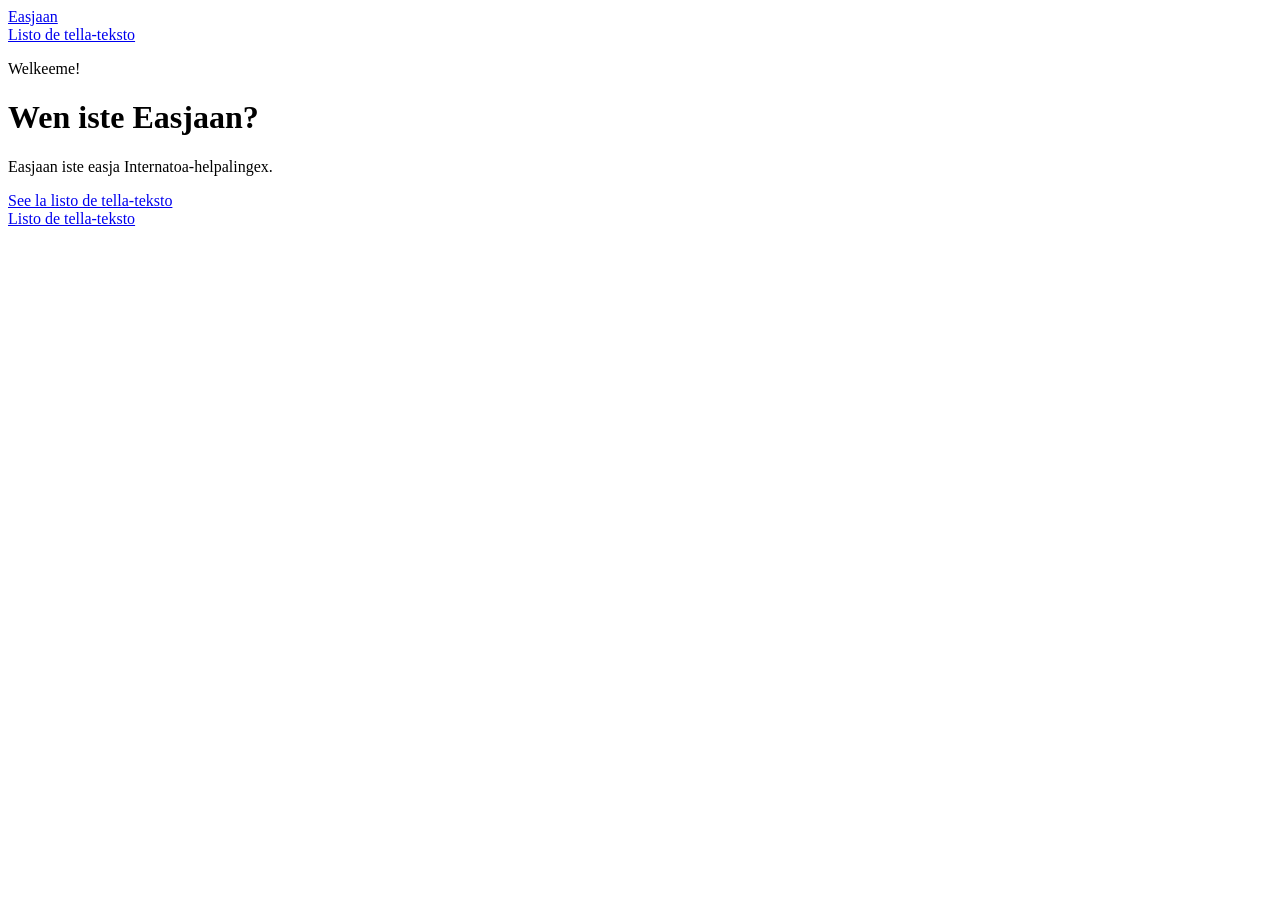
==== index.html @ 2c711905 "index.html の作成" ====
<!doctype html>
<html lang="eas">
<head>
  <meta charset="utf-8">
  <meta name="viewport" content="width=device-width, initial-scale=1">
  <meta name="description" content="Easjaan iste easja Internatoa-helpalingex.">
  <title>Easjaan</title>
  <link rel="stylesheet" href="style.css">
</head>
<body>
  <header class="site-header">
    <a class="brand" href="index.html">Easjaan</a>
    <nav>
      <a href="articles/index.html">Listo de tella-teksto</a>
    </nav>
  </header>

  <main class="hero">
    <p class="eyebrow">Welkeeme!</p>

    <h1>Wen iste Easjaan?</h1>

    <p class="intro">
      Easjaan iste easja Internatoa-helpalingex.
    </p>

    <a class="primary-link" href="articles/index.html">
      See la listo de tella-teksto
    </a>
  </main>

  <footer class="site-footer">
    <a href="articles/index.html">Listo de tella-teksto</a>
  </footer>
</body>
</html>
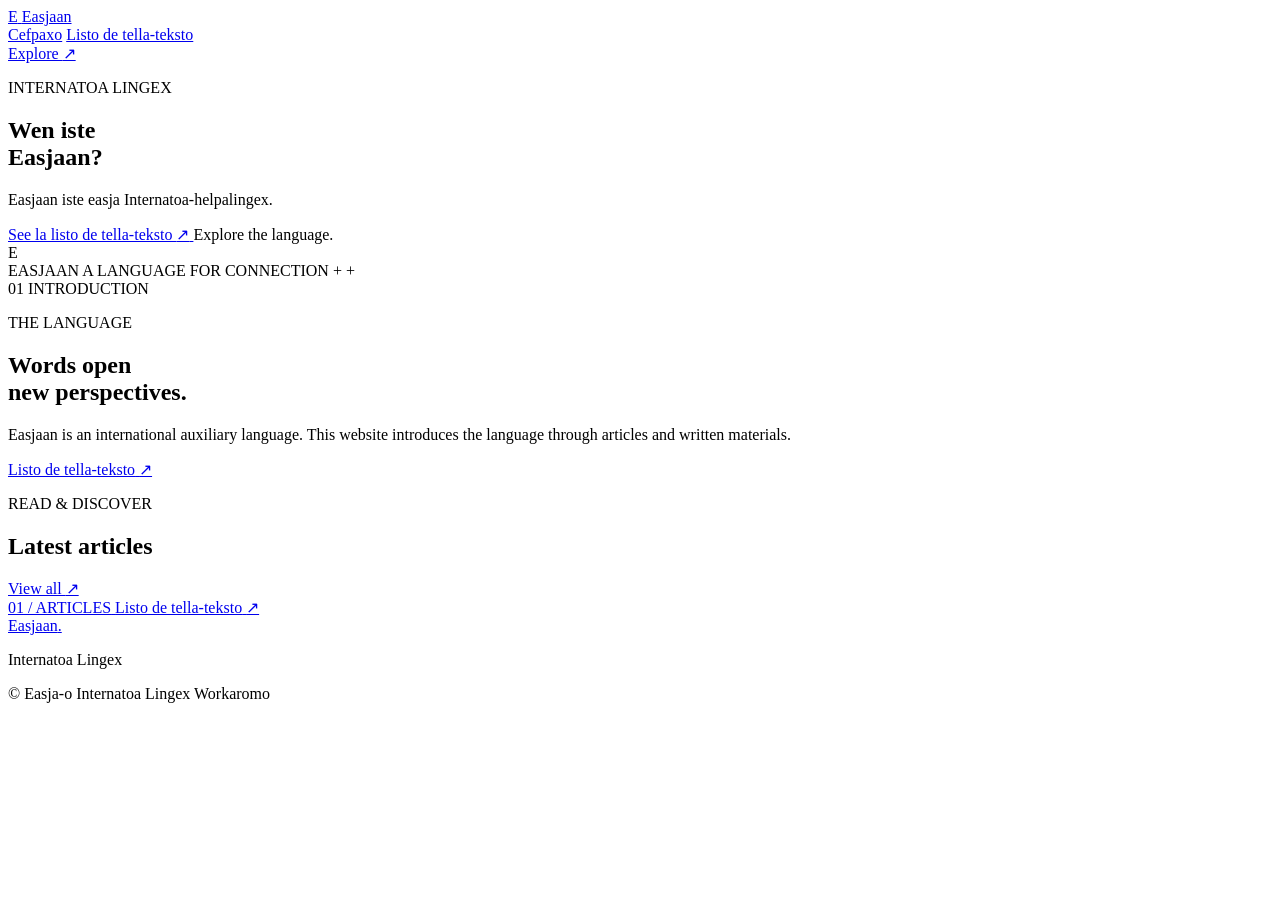
==== commit 18e2d3d3: "index.html の更新" ====
--- a/index.html
+++ b/index.html
@@ -4,34 +4,111 @@
 <head>
   <meta charset="utf-8">
   <meta name="viewport" content="width=device-width, initial-scale=1">
+  <meta name="theme-color" content="#f7f8fa">
   <meta name="description" content="Easjaan iste easja Internatoa-helpalingex.">
-  <title>Easjaan</title>
+  <title>Easjaan — Internatoa Lingex</title>
   <link rel="stylesheet" href="style.css">
+  <script src="script.js" defer></script>
 </head>
 <body>
   <header class="site-header">
-    <a class="brand" href="index.html">Easjaan</a>
-    <nav>
+    <a class="wordmark" href="index.html" aria-label="Easjaan home">
+      <span class="wordmark-symbol" aria-hidden="true">E</span>
+      <span>Easjaan</span>
+    </a>
+
+    <nav class="main-nav" aria-label="Main navigation">
+      <a href="index.html" aria-current="page">Cefpaxo</a>
       <a href="articles/index.html">Listo de tella-teksto</a>
     </nav>
+
+    <a class="header-link" href="articles/index.html">
+      Explore <span aria-hidden="true">↗</span>
+    </a>
   </header>
 
-  <main class="hero">
-    <p class="eyebrow">Welkeeme!</p>
+  <main>
+    <section class="hero">
+      <div class="hero-copy">
+        <p class="overline">
+          <span class="status-dot" aria-hidden="true"></span>
+          INTERNATOA LINGEX
+        </p>
 
-    <h1>Wen iste Easjaan?</h1>
+        <h1>Wen iste<br><span>Easjaan?</span></h1>
 
-    <p class="intro">
-      Easjaan iste easja Internatoa-helpalingex.
-    </p>
+        <p class="hero-description">
+          Easjaan iste easja Internatoa-helpalingex.
+        </p>
 
-    <a class="primary-link" href="articles/index.html">
-      See la listo de tella-teksto
-    </a>
+        <div class="hero-actions">
+          <a class="button button-primary" href="articles/index.html">
+            See la listo de tella-teksto
+            <span aria-hidden="true">↗</span>
+          </a>
+          <span class="hero-note">Explore the language.</span>
+        </div>
+      </div>
+
+      <div class="hero-art" aria-hidden="true">
+        <div class="art-orbit orbit-one"></div>
+        <div class="art-orbit orbit-two"></div>
+        <div class="art-core">E</div>
+        <span class="art-label art-label-top">EASJAAN</span>
+        <span class="art-label art-label-bottom">A LANGUAGE FOR CONNECTION</span>
+        <span class="art-cross cross-one">+</span>
+        <span class="art-cross cross-two">+</span>
+      </div>
+
+      <div class="hero-index">
+        <span>01</span>
+        <span class="index-line"></span>
+        <span>INTRODUCTION</span>
+      </div>
+    </section>
+
+    <section class="intro-section">
+      <div class="section-heading">
+        <p class="overline">THE LANGUAGE</p>
+        <h2>Words open<br>new perspectives.</h2>
+      </div>
+
+      <div class="section-body">
+        <p>
+          Easjaan is an international auxiliary language.
+          This website introduces the language through articles
+          and written materials.
+        </p>
+        <a class="text-link" href="articles/index.html">
+          <span>Listo de tella-teksto</span>
+          <span aria-hidden="true">↗</span>
+        </a>
+      </div>
+    </section>
+
+    <section class="articles-preview">
+      <div class="preview-heading">
+        <div>
+          <p class="overline">READ & DISCOVER</p>
+          <h2>Latest articles</h2>
+        </div>
+        <a class="text-link" href="articles/index.html">
+          View all <span aria-hidden="true">↗</span>
+        </a>
+      </div>
+
+      <a class="feature-article" href="articles/index.html">
+        <span class="feature-number">01 / ARTICLES</span>
+        <span class="feature-title">Listo de tella-teksto</span>
+        <span class="feature-arrow" aria-hidden="true">↗</span>
+      </a>
+    </section>
   </main>
 
   <footer class="site-footer">
-    <a href="articles/index.html">Listo de tella-teksto</a>
+    <a class="footer-brand" href="index.html">Easjaan<span>.</span></a>
+    <p class="footer-note">Internatoa Lingex</p>
+    <p class="copyright">© Easja-o Internatoa Lingex Workaromo</p>
   </footer>
 </body>
 </html>
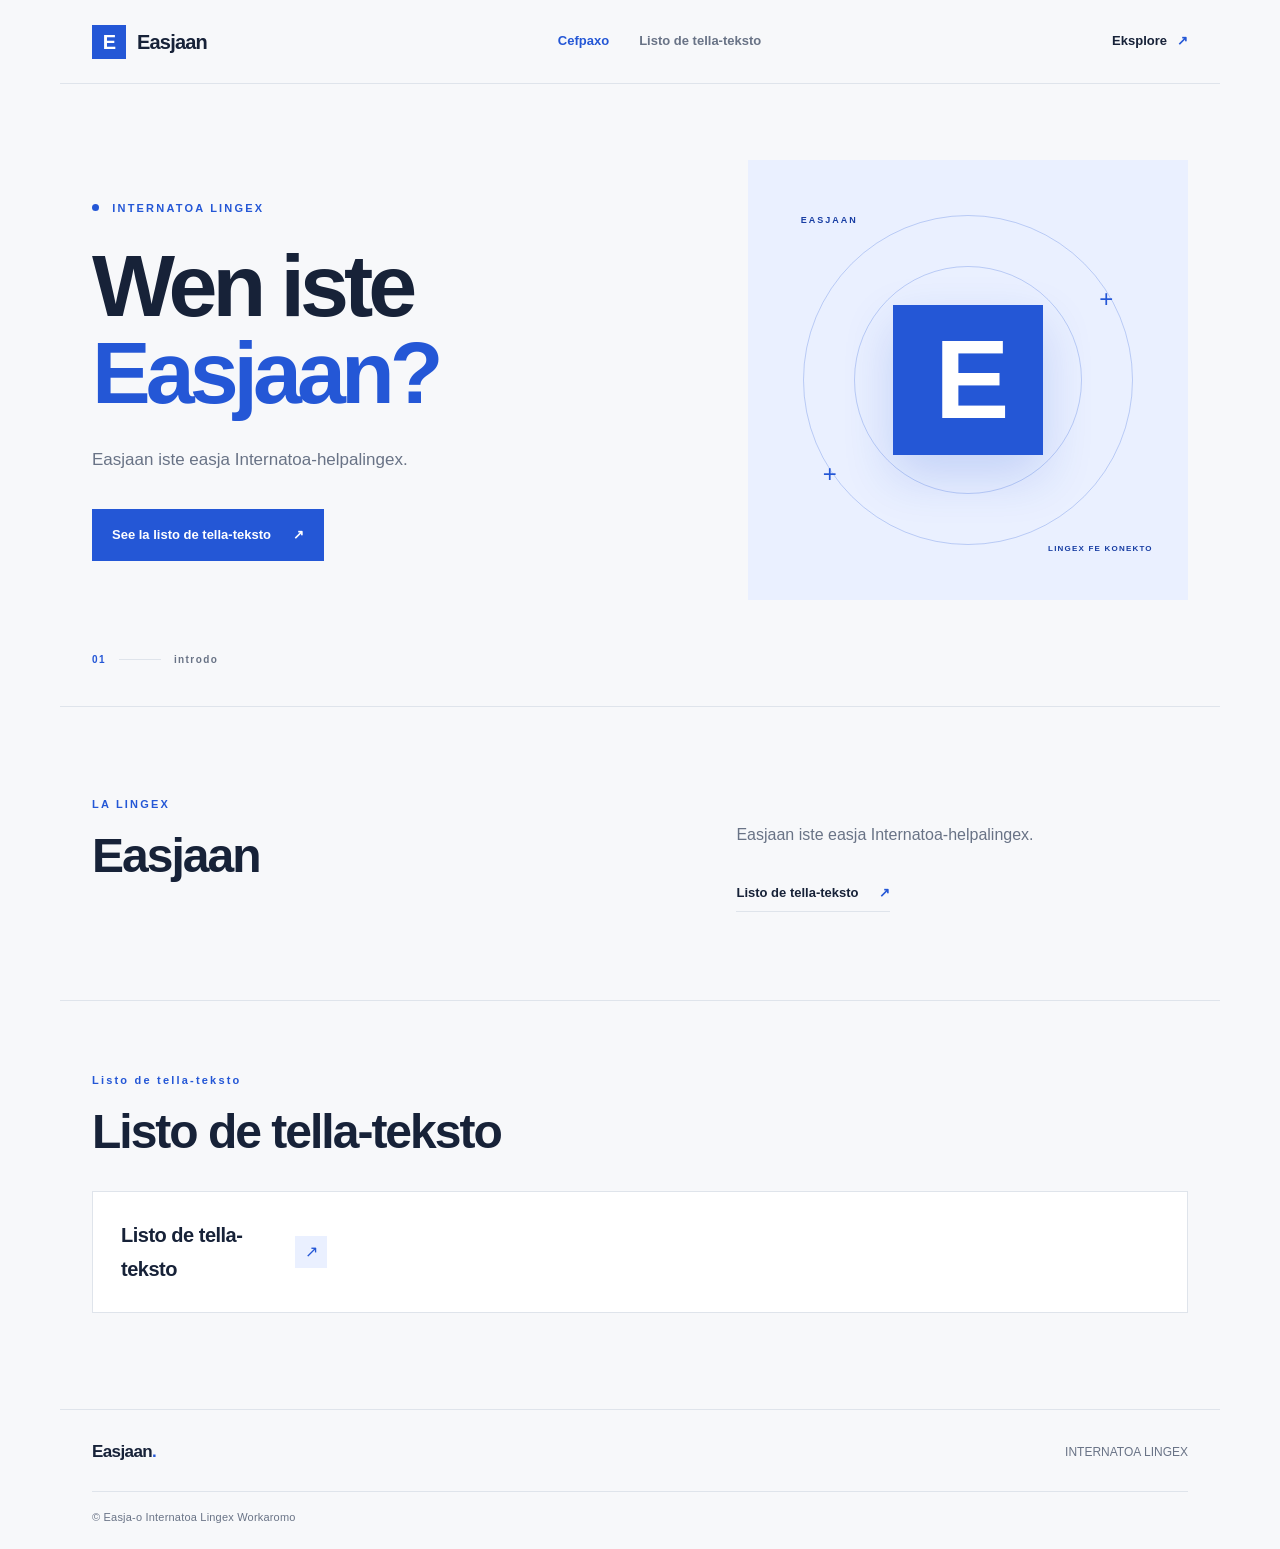
==== commit 68598d17: "index.html の更新" ====
--- a/index.html
+++ b/index.html
@@ -6,24 +6,24 @@
   <meta name="viewport" content="width=device-width, initial-scale=1">
   <meta name="theme-color" content="#f7f8fa">
   <meta name="description" content="Easjaan iste easja Internatoa-helpalingex.">
-  <title>Easjaan — Internatoa Lingex</title>
+  <title>Easjaan</title>
   <link rel="stylesheet" href="style.css">
   <script src="script.js" defer></script>
 </head>
 <body>
   <header class="site-header">
-    <a class="wordmark" href="index.html" aria-label="Easjaan home">
+    <a class="wordmark" href="index.html" aria-label="Cefpaxo">
       <span class="wordmark-symbol" aria-hidden="true">E</span>
       <span>Easjaan</span>
     </a>
 
-    <nav class="main-nav" aria-label="Main navigation">
+    <nav class="main-nav" aria-label="Cefpaxo">
       <a href="index.html" aria-current="page">Cefpaxo</a>
       <a href="articles/index.html">Listo de tella-teksto</a>
     </nav>
 
     <a class="header-link" href="articles/index.html">
-      Explore <span aria-hidden="true">↗</span>
+      Eksplore <span aria-hidden="true">↗</span>
     </a>
   </header>
 
@@ -46,7 +46,6 @@
             See la listo de tella-teksto
             <span aria-hidden="true">↗</span>
           </a>
-          <span class="hero-note">Explore the language.</span>
         </div>
       </div>
 
@@ -55,7 +54,7 @@
         <div class="art-orbit orbit-two"></div>
         <div class="art-core">E</div>
         <span class="art-label art-label-top">EASJAAN</span>
-        <span class="art-label art-label-bottom">A LANGUAGE FOR CONNECTION</span>
+        <span class="art-label art-label-bottom">LINGEX FE KONEKTO</span>
         <span class="art-cross cross-one">+</span>
         <span class="art-cross cross-two">+</span>
       </div>
@@ -63,21 +62,19 @@
       <div class="hero-index">
         <span>01</span>
         <span class="index-line"></span>
-        <span>INTRODUCTION</span>
+        <span>introdo</span>
       </div>
     </section>
 
     <section class="intro-section">
       <div class="section-heading">
-        <p class="overline">THE LANGUAGE</p>
-        <h2>Words open<br>new perspectives.</h2>
+        <p class="overline">LA LINGEX</p>
+        <h2>Easjaan</h2>
       </div>
 
       <div class="section-body">
         <p>
-          Easjaan is an international auxiliary language.
-          This website introduces the language through articles
-          and written materials.
+          Easjaan iste easja Internatoa-helpalingex.
         </p>
         <a class="text-link" href="articles/index.html">
           <span>Listo de tella-teksto</span>
@@ -89,16 +86,12 @@
     <section class="articles-preview">
       <div class="preview-heading">
         <div>
-          <p class="overline">READ & DISCOVER</p>
-          <h2>Latest articles</h2>
+          <p class="overline">Listo de tella-teksto</p>
+          <h2>Listo de tella-teksto</h2>
         </div>
-        <a class="text-link" href="articles/index.html">
-          View all <span aria-hidden="true">↗</span>
-        </a>
       </div>
 
       <a class="feature-article" href="articles/index.html">
-        <span class="feature-number">01 / ARTICLES</span>
         <span class="feature-title">Listo de tella-teksto</span>
         <span class="feature-arrow" aria-hidden="true">↗</span>
       </a>
@@ -107,7 +100,7 @@
 
   <footer class="site-footer">
     <a class="footer-brand" href="index.html">Easjaan<span>.</span></a>
-    <p class="footer-note">Internatoa Lingex</p>
+    <p class="footer-note">INTERNATOA LINGEX</p>
     <p class="copyright">© Easja-o Internatoa Lingex Workaromo</p>
   </footer>
 </body>
--- a/style.css
+++ b/style.css
@@ -0,0 +1,675 @@
+
+:root {
+  color-scheme: light;
+  --paper: #f7f8fa;
+  --surface: #ffffff;
+  --ink: #172238;
+  --muted: #697386;
+  --line: #dfe4eb;
+  --blue: #2457d6;
+  --blue-dark: #173da3;
+  --pale-blue: #eaf0ff;
+  --content-width: 1160px;
+}
+
+* {
+  box-sizing: border-box;
+}
+
+html {
+  scroll-behavior: smooth;
+}
+
+body {
+  margin: 0;
+  background: var(--paper);
+  color: var(--ink);
+  font-family: Inter, "Helvetica Neue", Arial, sans-serif;
+  font-size: 16px;
+  line-height: 1.7;
+  -webkit-font-smoothing: antialiased;
+}
+
+a {
+  color: inherit;
+  text-decoration: none;
+}
+
+a:focus-visible {
+  outline: 3px solid var(--blue);
+  outline-offset: 5px;
+}
+
+.site-header {
+  min-height: 84px;
+  max-width: var(--content-width);
+  margin: 0 auto;
+  padding: 0 32px;
+  display: flex;
+  align-items: center;
+  justify-content: space-between;
+  gap: 28px;
+  border-bottom: 1px solid var(--line);
+}
+
+.wordmark {
+  display: inline-flex;
+  align-items: center;
+  gap: 11px;
+  font-size: 20px;
+  font-weight: 750;
+  letter-spacing: -0.8px;
+}
+
+.wordmark-symbol {
+  display: grid;
+  place-items: center;
+  width: 34px;
+  height: 34px;
+  background: var(--blue);
+  color: white;
+  font-size: 20px;
+  font-weight: 700;
+}
+
+.main-nav {
+  display: flex;
+  align-items: center;
+  gap: 30px;
+  font-size: 13px;
+  font-weight: 600;
+}
+
+.main-nav a {
+  color: var(--muted);
+  transition: color 160ms ease;
+}
+
+.main-nav a:hover,
+.main-nav a[aria-current="page"] {
+  color: var(--blue);
+}
+
+.header-link {
+  display: inline-flex;
+  align-items: center;
+  gap: 10px;
+  font-size: 13px;
+  font-weight: 700;
+}
+
+.header-link span,
+.text-link span:last-child {
+  color: var(--blue);
+}
+
+.hero {
+  position: relative;
+  display: grid;
+  grid-template-columns: 1.05fr 0.95fr;
+  align-items: center;
+  gap: 40px;
+  max-width: var(--content-width);
+  min-height: 590px;
+  margin: 0 auto;
+  padding: 76px 32px 106px;
+  overflow: hidden;
+}
+
+.hero-copy {
+  position: relative;
+  z-index: 2;
+}
+
+.overline {
+  margin: 0 0 24px;
+  color: var(--blue);
+  font-size: 11px;
+  font-weight: 800;
+  letter-spacing: 2.2px;
+}
+
+.status-dot {
+  display: inline-block;
+  width: 7px;
+  height: 7px;
+  margin-right: 8px;
+  border-radius: 50%;
+  background: var(--blue);
+  vertical-align: 1px;
+}
+
+.hero h1 {
+  margin: 0;
+  font-size: clamp(56px, 7vw, 88px);
+  line-height: 0.99;
+  letter-spacing: -5px;
+  font-weight: 760;
+}
+
+.hero h1 span {
+  color: var(--blue);
+}
+
+.hero-description {
+  max-width: 390px;
+  margin: 28px 0 0;
+  color: var(--muted);
+  font-size: 17px;
+  line-height: 1.9;
+}
+
+.hero-actions {
+  display: flex;
+  align-items: center;
+  flex-wrap: wrap;
+  gap: 20px;
+  margin-top: 32px;
+}
+
+.button {
+  display: inline-flex;
+  justify-content: center;
+  align-items: center;
+  gap: 22px;
+  min-height: 52px;
+  padding: 0 20px;
+  font-size: 13px;
+  font-weight: 700;
+  transition: background 160ms ease, transform 160ms ease;
+}
+
+.button:hover {
+  transform: translateY(-2px);
+}
+
+.button-primary {
+  background: var(--blue);
+  color: white;
+}
+
+.button-primary:hover {
+  background: var(--blue-dark);
+}
+
+.hero-note {
+  color: var(--muted);
+  font-size: 12px;
+}
+
+.hero-art {
+  position: relative;
+  display: grid;
+  place-items: center;
+  width: 100%;
+  max-width: 440px;
+  aspect-ratio: 1;
+  justify-self: end;
+  background: var(--pale-blue);
+  overflow: hidden;
+}
+
+.art-orbit {
+  position: absolute;
+  border: 1px solid rgba(36, 87, 214, 0.25);
+  border-radius: 50%;
+}
+
+.orbit-one {
+  width: 75%;
+  height: 75%;
+}
+
+.orbit-two {
+  width: 52%;
+  height: 52%;
+}
+
+.art-core {
+  display: grid;
+  place-items: center;
+  width: 34%;
+  aspect-ratio: 1;
+  background: var(--blue);
+  color: white;
+  font-size: clamp(70px, 10vw, 112px);
+  font-weight: 700;
+  letter-spacing: -8px;
+  line-height: 1;
+  box-shadow: 0 20px 50px rgba(36, 87, 214, 0.2);
+}
+
+.art-label {
+  position: absolute;
+  color: var(--blue-dark);
+  font-size: 9px;
+  font-weight: 800;
+  letter-spacing: 2px;
+}
+
+.art-label-top {
+  top: 12%;
+  left: 12%;
+}
+
+.art-label-bottom {
+  right: 8%;
+  bottom: 10%;
+  font-size: 8px;
+  letter-spacing: 1.2px;
+}
+
+.art-cross {
+  position: absolute;
+  color: var(--blue);
+  font-size: 24px;
+  font-weight: 300;
+}
+
+.cross-one {
+  top: 27%;
+  right: 17%;
+}
+
+.cross-two {
+  bottom: 24%;
+  left: 17%;
+}
+
+.hero-index {
+  position: absolute;
+  bottom: 38px;
+  left: 32px;
+  display: flex;
+  align-items: center;
+  gap: 13px;
+  color: var(--muted);
+  font-size: 10px;
+  font-weight: 700;
+  letter-spacing: 1.4px;
+}
+
+.hero-index > span:first-child {
+  color: var(--blue);
+}
+
+.index-line {
+  width: 42px;
+  height: 1px;
+  background: var(--line);
+}
+
+.intro-section,
+.articles-preview {
+  max-width: var(--content-width);
+  margin: 0 auto;
+  padding: 88px 32px;
+  border-top: 1px solid var(--line);
+}
+
+.intro-section {
+  display: grid;
+  grid-template-columns: 1fr 0.8fr;
+  gap: 80px;
+}
+
+.section-heading .overline,
+.preview-heading .overline {
+  margin-bottom: 15px;
+}
+
+.section-heading h2,
+.preview-heading h2 {
+  margin: 0;
+  font-size: clamp(32px, 4vw, 48px);
+  line-height: 1.12;
+  letter-spacing: -2px;
+}
+
+.section-body {
+  padding-top: 25px;
+}
+
+.section-body > p {
+  margin: 0 0 28px;
+  max-width: 450px;
+  color: var(--muted);
+  line-height: 1.9;
+}
+
+.text-link {
+  display: inline-flex;
+  align-items: center;
+  gap: 20px;
+  padding-bottom: 7px;
+  border-bottom: 1px solid var(--line);
+  font-size: 13px;
+  font-weight: 700;
+}
+
+.text-link:hover {
+  border-color: var(--blue);
+}
+
+.articles-preview {
+  padding-top: 70px;
+  padding-bottom: 96px;
+}
+
+.preview-heading {
+  display: flex;
+  justify-content: space-between;
+  align-items: end;
+  gap: 20px;
+  margin-bottom: 32px;
+}
+
+.feature-article {
+  display: grid;
+  grid-template-columns: 150px 1fr 32px;
+  align-items: center;
+  gap: 24px;
+  min-height: 112px;
+  padding: 26px 28px;
+  border: 1px solid var(--line);
+  background: var(--surface);
+  transition: border-color 160ms ease, transform 160ms ease;
+}
+
+.feature-article:hover {
+  border-color: var(--blue);
+  transform: translateY(-2px);
+}
+
+.feature-number {
+  color: var(--muted);
+  font-size: 10px;
+  font-weight: 800;
+  letter-spacing: 1.3px;
+}
+
+.feature-title {
+  font-size: 20px;
+  font-weight: 700;
+  letter-spacing: -0.5px;
+}
+
+.feature-arrow {
+  display: grid;
+  place-items: center;
+  width: 32px;
+  height: 32px;
+  background: var(--pale-blue);
+  color: var(--blue);
+}
+
+.site-footer {
+  max-width: var(--content-width);
+  margin: 0 auto;
+  padding: 28px 32px 22px;
+  border-top: 1px solid var(--line);
+  display: grid;
+  grid-template-columns: 1fr 1fr;
+  align-items: center;
+  gap: 6px 20px;
+}
+
+.footer-brand {
+  font-size: 17px;
+  font-weight: 800;
+  letter-spacing: -0.6px;
+}
+
+.footer-brand span {
+  color: var(--blue);
+}
+
+.footer-note {
+  margin: 0;
+  color: var(--muted);
+  font-size: 12px;
+  text-align: right;
+}
+
+.copyright {
+  grid-column: 1 / -1;
+  margin: 18px 0 0;
+  padding-top: 16px;
+  border-top: 1px solid var(--line);
+  color: var(--muted);
+  font-size: 11px;
+  letter-spacing: 0.2px;
+}
+
+/* Article listing and article pages */
+
+.page-main {
+  max-width: var(--content-width);
+  min-height: 60vh;
+  margin: 0 auto;
+  padding: 72px 32px 100px;
+}
+
+.page-heading {
+  padding-bottom: 34px;
+  border-bottom: 1px solid var(--line);
+}
+
+.page-heading .overline {
+  margin-bottom: 12px;
+}
+
+.page-heading h1 {
+  margin: 0;
+  font-size: clamp(38px, 6vw, 64px);
+  line-height: 1.08;
+  letter-spacing: -3px;
+}
+
+.page-description {
+  max-width: 600px;
+  margin: 18px 0 0;
+  color: var(--muted);
+}
+
+.list-status {
+  margin: 26px 0 14px;
+  color: var(--muted);
+  font-size: 12px;
+}
+
+.article-list {
+  margin: 0;
+  padding: 0;
+  list-style: none;
+  border-top: 1px solid var(--line);
+}
+
+.article-list li {
+  border-bottom: 1px solid var(--line);
+}
+
+.article-list a {
+  display: grid;
+  grid-template-columns: 72px 1fr 30px;
+  align-items: center;
+  gap: 20px;
+  padding: 24px 10px;
+  transition: background 160ms ease, padding 160ms ease;
+}
+
+.article-list a:hover {
+  padding-right: 16px;
+  padding-left: 16px;
+  background: var(--surface);
+}
+
+.article-number {
+  color: var(--blue);
+  font-size: 12px;
+  font-weight: 800;
+  font-variant-numeric: tabular-nums;
+}
+
+.article-name {
+  font-size: 17px;
+  font-weight: 650;
+}
+
+.article-arrow {
+  color: var(--blue);
+  text-align: right;
+}
+
+.back-link {
+  display: inline-flex;
+  align-items: center;
+  gap: 12px;
+  margin-top: 36px;
+  color: var(--muted);
+  font-size: 13px;
+  font-weight: 700;
+}
+
+.back-link:hover {
+  color: var(--blue);
+}
+
+.article-content {
+  max-width: 760px;
+  margin-top: 42px;
+  font-size: 17px;
+  line-height: 1.9;
+}
+
+.article-content h2 {
+  margin-top: 42px;
+  font-size: 26px;
+  line-height: 1.3;
+  letter-spacing: -0.7px;
+}
+
+.article-content p {
+  margin: 20px 0;
+}
+
+.article-content a {
+  color: var(--blue);
+  text-decoration: underline;
+  text-underline-offset: 4px;
+}
+
+@media (min-width: 1400px) {
+  .hero {
+    min-height: 650px;
+  }
+}
+
+@media (max-width: 760px) {
+  .site-header {
+    min-height: 72px;
+    padding: 0 20px;
+    flex-wrap: wrap;
+    gap: 14px;
+  }
+
+  .wordmark {
+    font-size: 18px;
+  }
+
+  .main-nav {
+    order: 3;
+    width: 100%;
+    padding: 0 0 15px;
+    gap: 22px;
+  }
+
+  .header-link {
+    margin-left: auto;
+  }
+
+  .hero {
+    grid-template-columns: 1fr;
+    gap: 40px;
+    padding: 64px 20px 92px;
+  }
+
+  .hero h1 {
+    font-size: clamp(56px, 14vw, 78px);
+    letter-spacing: -3.5px;
+  }
+
+  .hero-art {
+    max-width: 390px;
+    justify-self: center;
+  }
+
+  .hero-index {
+    left: 20px;
+    bottom: 30px;
+  }
+
+  .intro-section,
+  .articles-preview {
+    padding: 60px 20px;
+  }
+
+  .intro-section {
+    grid-template-columns: 1fr;
+    gap: 16px;
+  }
+
+  .section-body {
+    padding-top: 0;
+  }
+
+  .preview-heading {
+    align-items: start;
+    flex-direction: column;
+  }
+
+  .feature-article {
+    grid-template-columns: 1fr 28px;
+    gap: 12px;
+    padding: 22px 18px;
+  }
+
+  .feature-number {
+    grid-column: 1 / -1;
+  }
+
+  .feature-title {
+    font-size: 17px;
+  }
+
+  .site-footer {
+    padding: 24px 20px 18px;
+  }
+
+  .page-main {
+    padding: 56px 20px 80px;
+  }
+
+  .page-heading h1 {
+    letter-spacing: -2px;
+  }
+
+  .article-list a {
+    grid-template-columns: 42px 1fr 20px;
+    gap: 12px;
+    padding: 21px 4px;
+  }
+
+  .article-name {
+    font-size: 15px;
+  }
+}
+
+@media (prefers-reduced-motion: reduce) {
+  *,
+  *::before,
+  *::after {
+    scroll-behavior: auto !important;
+    transition-duration: 0.01ms !important;
+  }
+}
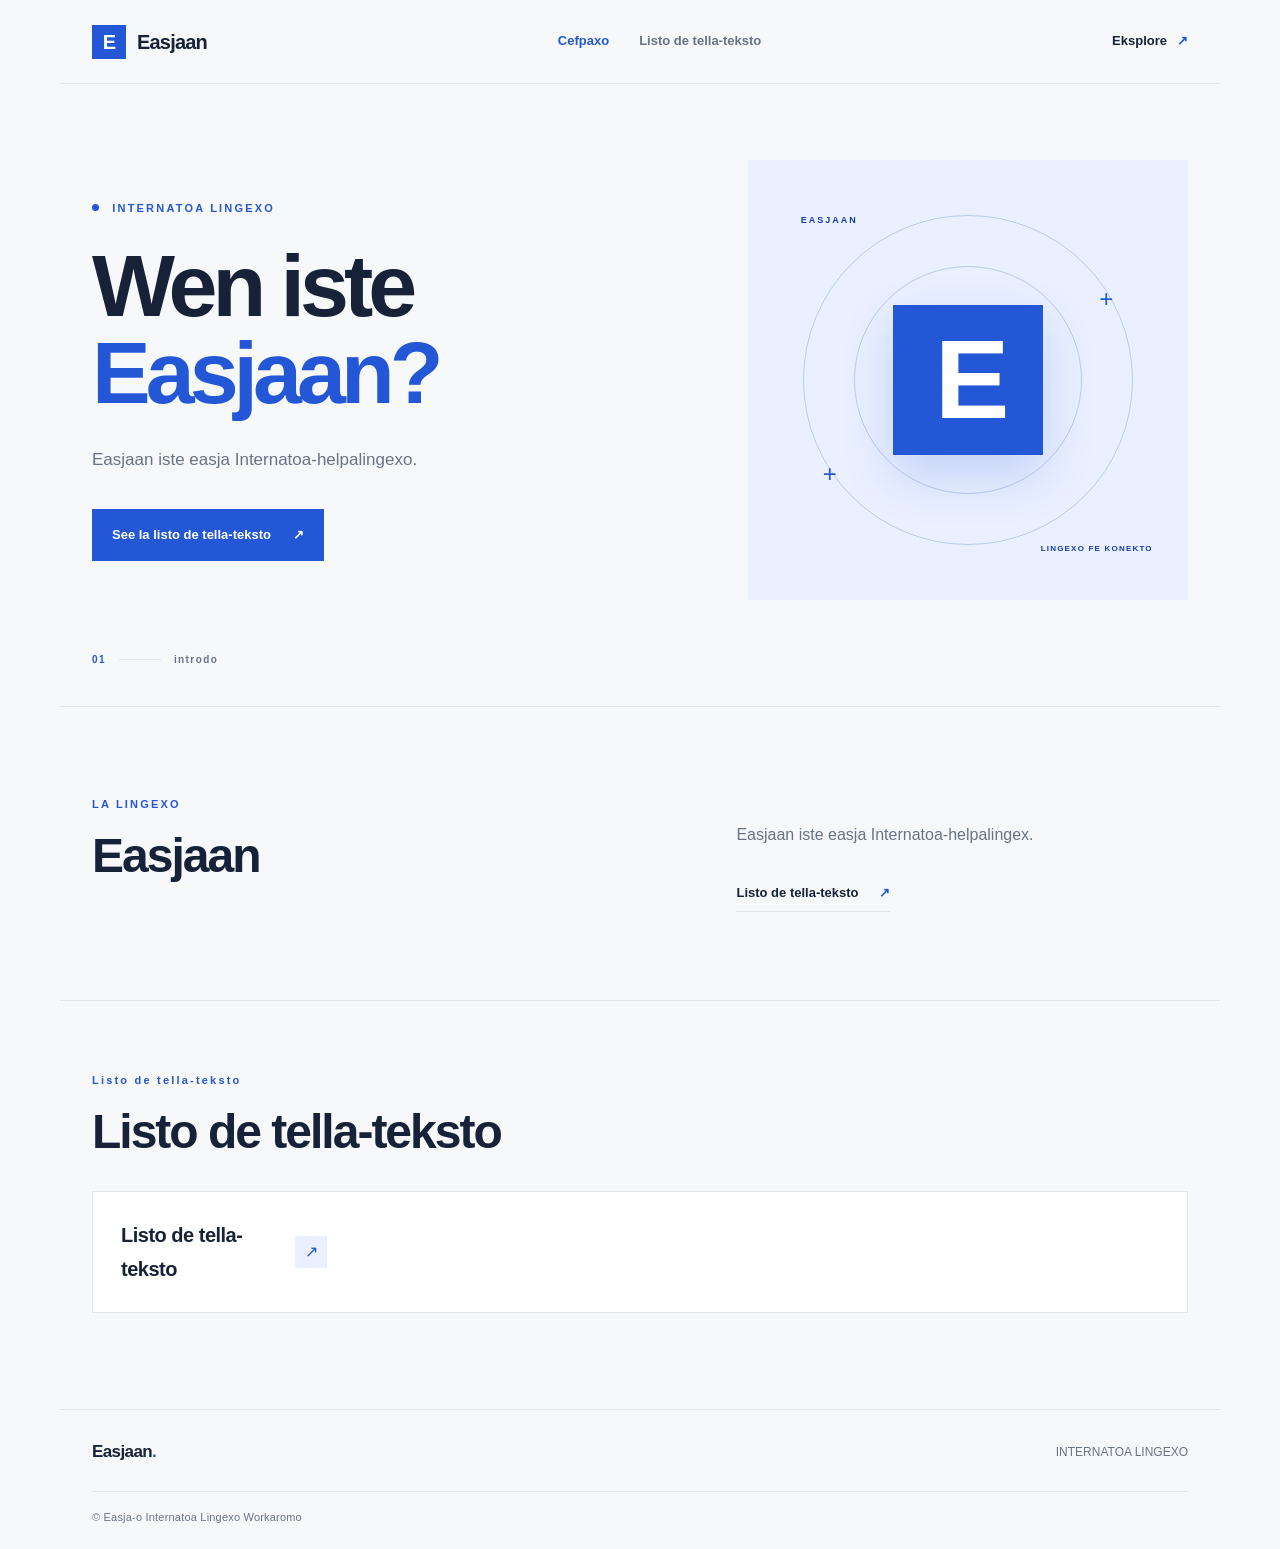
==== commit cf74212c: "index.html の更新" ====
--- a/index.html
+++ b/index.html
@@ -32,13 +32,13 @@
       <div class="hero-copy">
         <p class="overline">
           <span class="status-dot" aria-hidden="true"></span>
-          INTERNATOA LINGEX
+          INTERNATOA LINGEXO
         </p>
 
         <h1>Wen iste<br><span>Easjaan?</span></h1>
 
         <p class="hero-description">
-          Easjaan iste easja Internatoa-helpalingex.
+          Easjaan iste easja Internatoa-helpalingexo.
         </p>
 
         <div class="hero-actions">
@@ -54,7 +54,7 @@
         <div class="art-orbit orbit-two"></div>
         <div class="art-core">E</div>
         <span class="art-label art-label-top">EASJAAN</span>
-        <span class="art-label art-label-bottom">LINGEX FE KONEKTO</span>
+        <span class="art-label art-label-bottom">LINGEXO FE KONEKTO</span>
         <span class="art-cross cross-one">+</span>
         <span class="art-cross cross-two">+</span>
       </div>
@@ -68,7 +68,7 @@
 
     <section class="intro-section">
       <div class="section-heading">
-        <p class="overline">LA LINGEX</p>
+        <p class="overline">LA LINGEXO</p>
         <h2>Easjaan</h2>
       </div>
 
@@ -100,8 +100,8 @@
 
   <footer class="site-footer">
     <a class="footer-brand" href="index.html">Easjaan<span>.</span></a>
-    <p class="footer-note">INTERNATOA LINGEX</p>
-    <p class="copyright">© Easja-o Internatoa Lingex Workaromo</p>
+    <p class="footer-note">INTERNATOA LINGEXO</p>
+    <p class="copyright">© Easja-o Internatoa Lingexo Workaromo</p>
   </footer>
 </body>
 </html>
